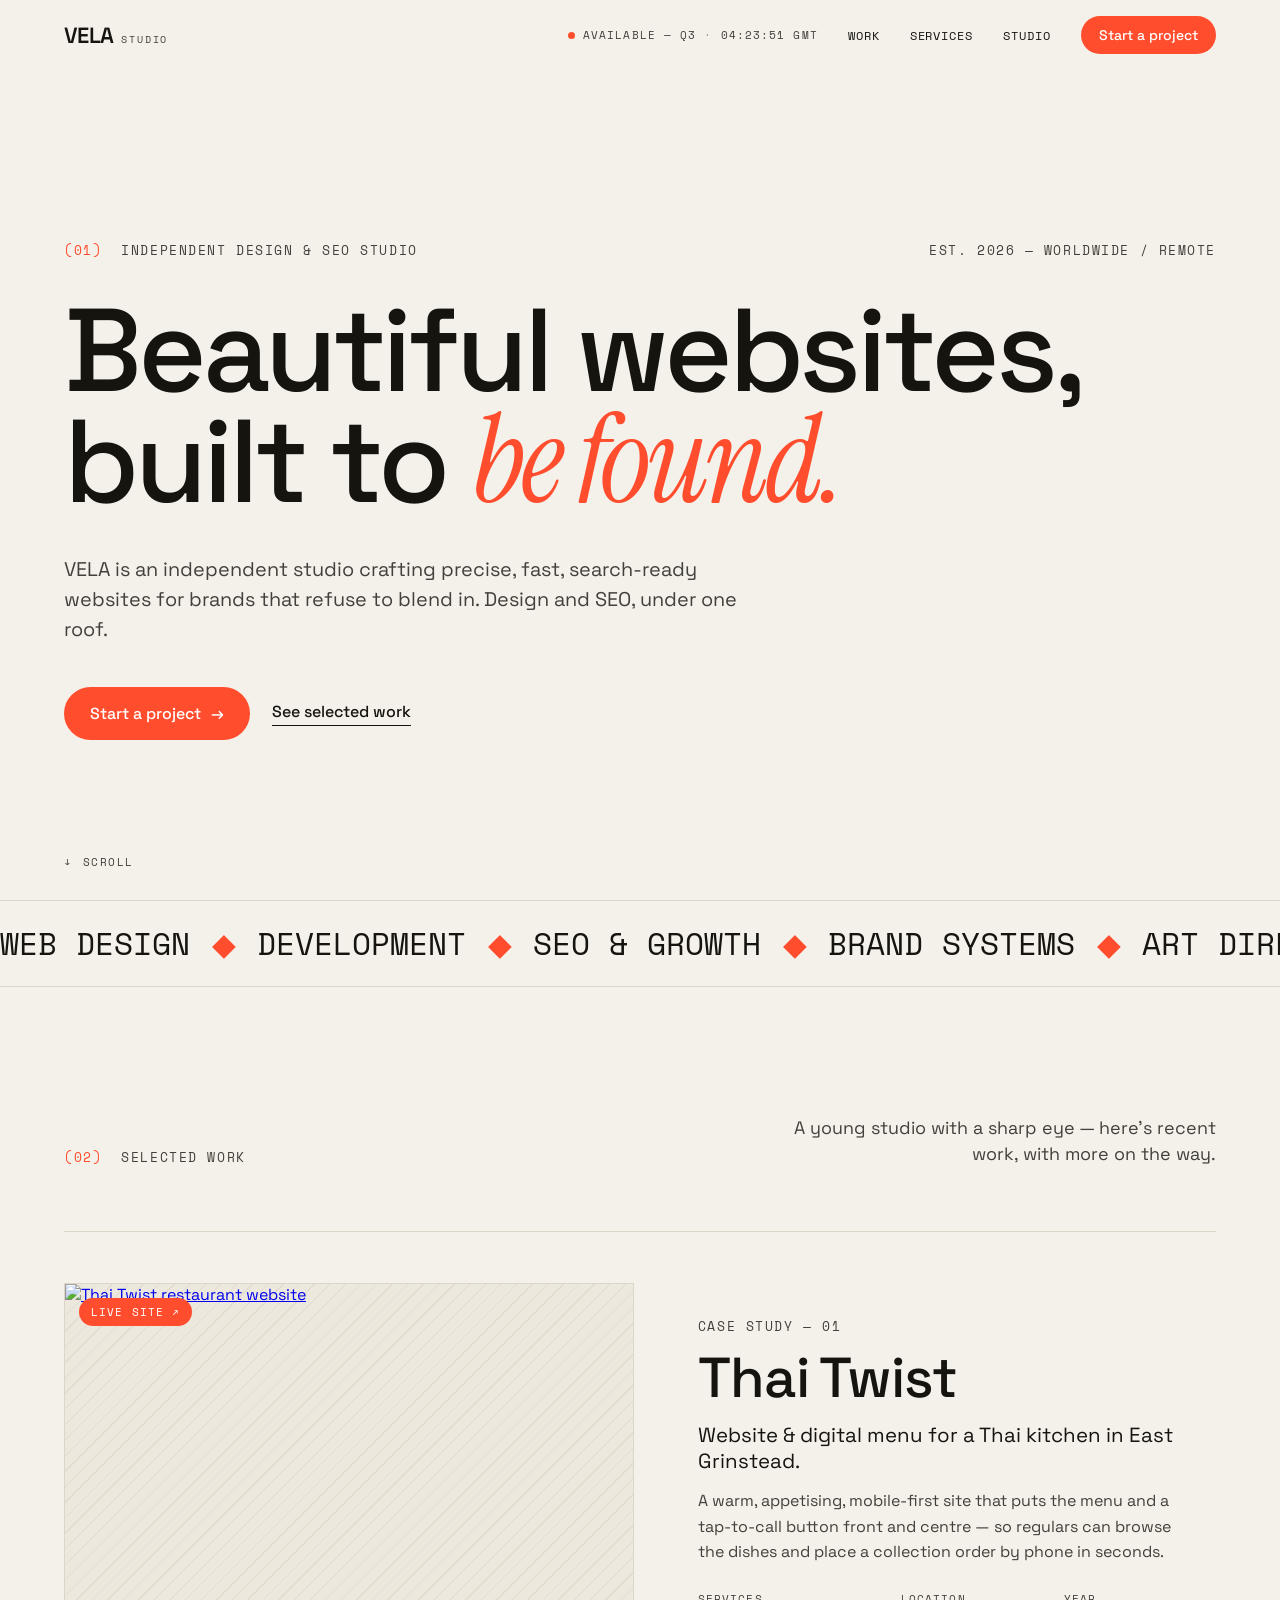
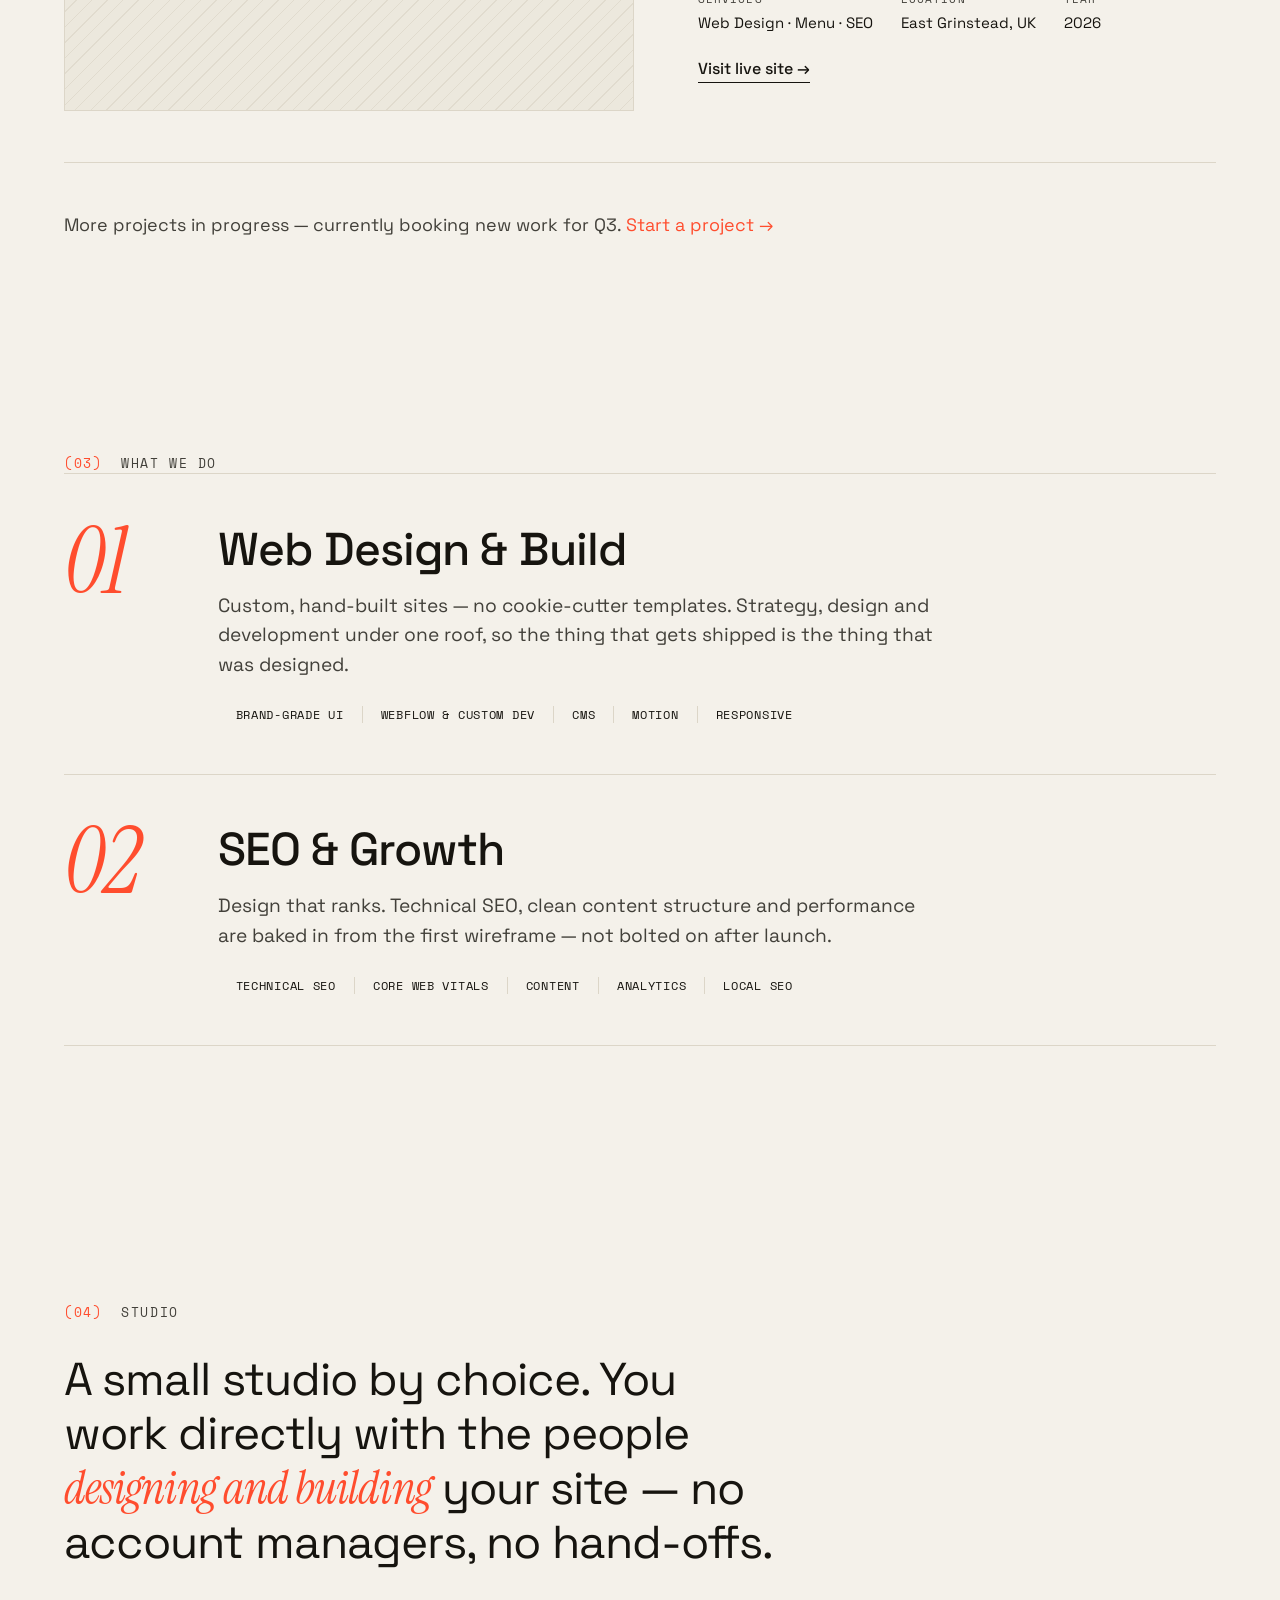
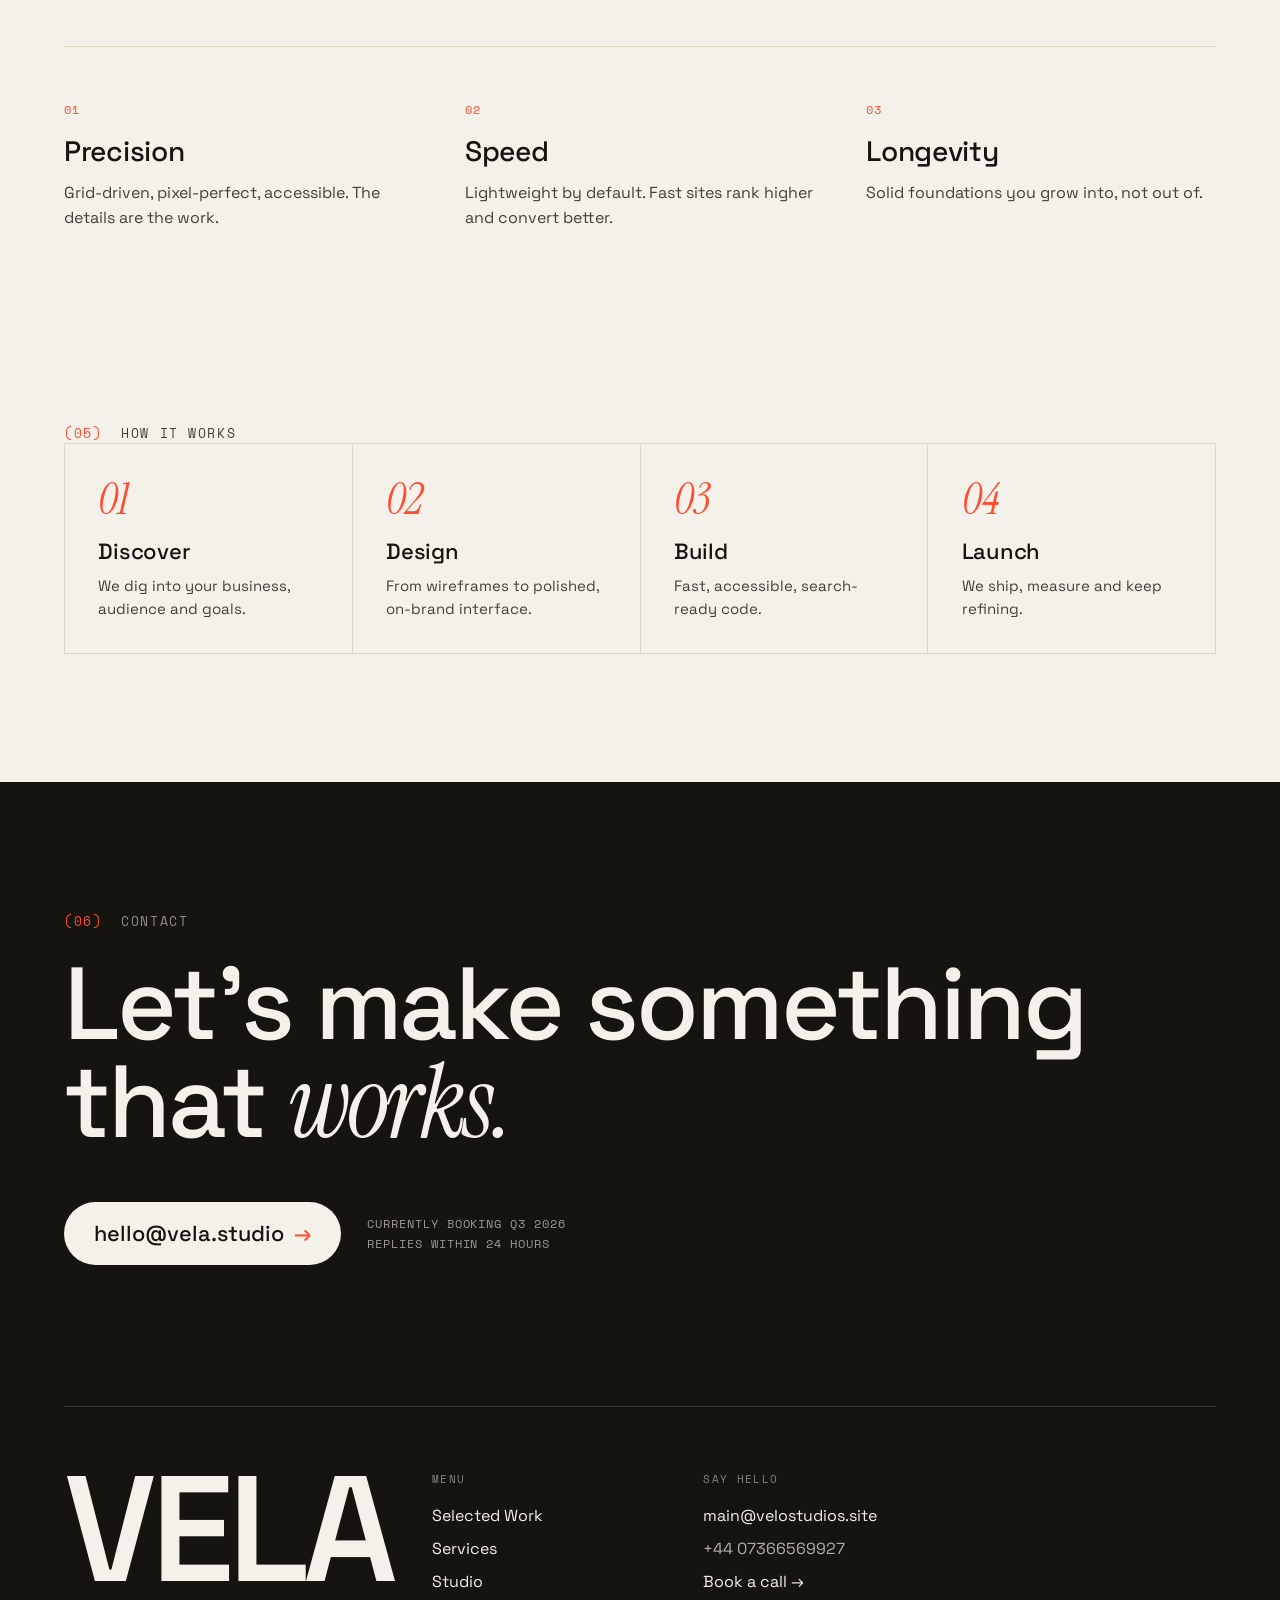
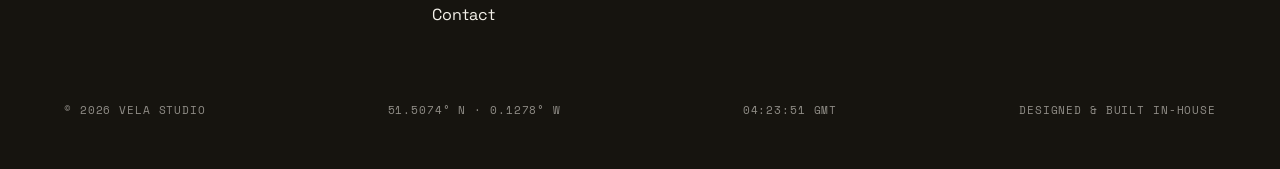
==== vela-site/index.html @ 1002e4df "Your comment" ====
<!DOCTYPE html>
<!--
  ============================================================================
  VELA — Web Design Studio
  index.html  ·  THE STRUCTURE (the "skeleton" of the page)
  ============================================================================

  HTML = content + structure. It says WHAT is on the page (headings, text,
  links, sections) but NOT how it looks. The "how it looks" lives in styles.css.
  The "how it behaves" (animation, clock, hover effects) lives in script.js.

  Think of it like a house:
    - index.html  = the framing / walls (structure)
    - styles.css  = the paint, furniture, layout (appearance)
    - script.js   = the electricity & plumbing (behaviour)

  Tip: read the comments top-to-bottom. Each <section> below is one band of the
  page, in the order a visitor scrolls through them.
-->
<html lang="en">
<head>
  <!-- charset = which character set; always UTF-8 so emoji/accents work -->
  <meta charset="UTF-8">

  <!-- This makes the site scale correctly on phones. Never remove it. -->
  <meta name="viewport" content="width=device-width, initial-scale=1.0">

  <!-- SEO: the title shows in the browser tab AND in Google search results -->
  <title>VELA — Independent Web Design &amp; SEO Studio</title>

  <!-- SEO: the one-line description Google shows under your title -->
  <meta name="description" content="VELA is an independent studio crafting precise, fast, search-ready websites for brands that refuse to blend in.">

  <!-- Load the fonts from Google Fonts. These two lines just speed up the connection. -->
  <link rel="preconnect" href="https://fonts.googleapis.com">
  <link rel="preconnect" href="https://fonts.gstatic.com" crossorigin>
  <!-- This line actually downloads the 3 fonts we use. -->
  <link href="https://fonts.googleapis.com/css2?family=Instrument+Serif:ital@0;1&family=Space+Grotesk:wght@400;500;600;700&family=Space+Mono:wght@400;700&display=swap" rel="stylesheet">

  <!-- Link our stylesheet. The browser reads styles.css to paint the page. -->
  <link rel="stylesheet" href="styles.css">
</head>

<body>

  <!--
    ========================================================================
    NAVIGATION (fixed bar pinned to the top of the screen)
    ========================================================================
  -->
  <nav class="nav" id="nav">
    <!-- Logo / wordmark. The links jump to sections lower on the page (#ids). -->
    <a class="nav__logo" href="#top">
      <span class="nav__logo-mark">VELA</span>
      <span class="nav__logo-sub">Studio</span>
    </a>

    <div class="nav__right">
      <!-- A little "status" cluster: pulsing dot + availability + live clock -->
      <span class="nav__meta">
        <i class="dot"></i>
        Available — Q3
        <span class="nav__sep">·</span>
        <span data-clock>00:00:00 GMT</span>
      </span>

      <!-- Menu links -->
      <a class="nav__link" href="#work">Work</a>
      <a class="nav__link" href="#services">Services</a>
      <a class="nav__link" href="#studio">Studio</a>

      <!-- The call-to-action button -->
      <a class="btn btn--pill-sm" href="#contact">Start a project</a>
    </div>
  </nav>

  <!--
    ========================================================================
    HERO — the big first thing you see. Job: say who you are in one sentence.
    ========================================================================
  -->
  <header class="hero" id="top">
    <!-- Two small mono labels, one left one right -->
    <div class="hero__labels">
      <span class="label"><span class="accent">(01)</span>&nbsp; Independent design &amp; SEO studio</span>
      <span class="label label--right">Est. 2026 — Worldwide / Remote</span>
    </div>

    <!-- The headline. <em> is the italic serif part, coloured with the accent. -->
    <h1 class="hero__title">
      Beautiful websites,<br>
      built to <em>be found.</em>
    </h1>

    <!-- Sub-paragraph: one clear sentence about what you do -->
    <p class="hero__sub">
      VELA is an independent studio crafting precise, fast, search-ready
      websites for brands that refuse to blend in. Design and SEO, under one roof.
    </p>

    <!-- Two buttons: a primary (filled) and a secondary (underlined text) -->
    <div class="hero__cta">
      <a class="btn btn--primary" href="#contact">Start a project <span aria-hidden="true">→</span></a>
      <a class="link-underline" href="#work">See selected work</a>
    </div>

    <!-- A tiny "scroll down" hint pinned to the bottom-left -->
    <div class="hero__scroll">
      <span class="bob" aria-hidden="true">↓</span> Scroll
    </div>
  </header>

  <!--
    ========================================================================
    MARQUEE — the row of words that scrolls sideways forever.
    We write the list of words TWICE so the animation can loop seamlessly.
    ========================================================================
  -->
  <div class="marquee" aria-hidden="true">
    <div class="marquee__track">
      <!-- Copy #1 -->
      <span class="marquee__group">
        Web Design <i>◆</i> Development <i>◆</i> SEO &amp; Growth <i>◆</i>
        Brand Systems <i>◆</i> Art Direction <i>◆</i> Conversion <i>◆</i>
      </span>
      <!-- Copy #2 (identical) -->
      <span class="marquee__group">
        Web Design <i>◆</i> Development <i>◆</i> SEO &amp; Growth <i>◆</i>
        Brand Systems <i>◆</i> Art Direction <i>◆</i> Conversion <i>◆</i>
      </span>
    </div>
  </div>

  <!--
    ========================================================================
    SELECTED WORK — a list of projects. Hovering a row reveals the floating
    preview card (handled in script.js). Replace these with your real work.
    The data-name / data-cat attributes feed the hover card.
    ========================================================================
  -->
  <section class="section work" id="work">
    <div class="work__head reveal">
      <h2 class="label"><span class="accent">(02)</span>&nbsp; Selected Work</h2>
      <p class="work__intro">A young studio with a sharp eye — here’s recent work, with more on the way.</p>
    </div>

    <!--
      FEATURED CASE STUDY
      One real project, presented properly: image on the left, the story on the
      right. <article> is the right tag for a self-contained piece of content.
      The image links to the live site (target="_blank" opens a new tab).
    -->
    <article class="case reveal">
      <a class="case__media" href="https://thaitwist.co.uk" target="_blank" rel="noopener">
        <!-- loading="lazy" tells the browser not to download the image until it's needed -->
        <img src="https://thaitwist.co.uk/assets/images/hero-slider-1.jpg" alt="Thai Twist restaurant website" loading="lazy">
        <span class="case__badge">Live site ↗</span>
      </a>

      <div class="case__body">
        <span class="label">Case Study — 01</span>
        <h3 class="case__name">Thai Twist</h3>
        <p class="case__line">Website &amp; digital menu for a Thai kitchen in East Grinstead.</p>
        <p class="case__desc">A warm, appetising, mobile-first site that puts the menu and a tap-to-call button front and centre — so regulars can browse the dishes and place a collection order by phone in seconds.</p>

        <!-- <dl> is a "description list": pairs of label (dt) + value (dd) -->
        <dl class="case__meta">
          <div><dt>Services</dt><dd>Web Design · Menu · SEO</dd></div>
          <div><dt>Location</dt><dd>East Grinstead, UK</dd></div>
          <div><dt>Year</dt><dd>2026</dd></div>
        </dl>

        <a class="link-underline" href="https://thaitwist.co.uk" target="_blank" rel="noopener">Visit live site →</a>
      </div>
    </article>

    <!-- An honest, confident line instead of padding the page with fake projects -->
    <p class="work__more reveal">More projects in progress — currently booking new work for Q3. <a href="#contact">Start a project →</a></p>
  </section>

  <!--
    ========================================================================
    SERVICES — the two things you sell, numbered and explained.
    ========================================================================
  -->
  <section class="section services" id="services">
    <h2 class="label reveal"><span class="accent">(03)</span>&nbsp; What we do</h2>

    <div class="service reveal">
      <span class="service__num">01</span>
      <div class="service__body">
        <h3 class="service__title">Web Design &amp; Build</h3>
        <p class="service__desc">Custom, hand-built sites — no cookie-cutter templates. Strategy, design and development under one roof, so the thing that gets shipped is the thing that was designed.</p>
        <div class="taglist">
          <span>Brand-grade UI</span>
          <span>Webflow &amp; custom dev</span>
          <span>CMS</span>
          <span>Motion</span>
          <span>Responsive</span>
        </div>
      </div>
    </div>

    <div class="service service--last reveal">
      <span class="service__num">02</span>
      <div class="service__body">
        <h3 class="service__title">SEO &amp; Growth</h3>
        <p class="service__desc">Design that ranks. Technical SEO, clean content structure and performance are baked in from the first wireframe — not bolted on after launch.</p>
        <div class="taglist">
          <span>Technical SEO</span>
          <span>Core Web Vitals</span>
          <span>Content</span>
          <span>Analytics</span>
          <span>Local SEO</span>
        </div>
      </div>
    </div>
  </section>

  <!--
    ========================================================================
    STUDIO — a short "about us" statement + 3 principles.
    ========================================================================
  -->
  <section class="section studio" id="studio">
    <h2 class="label reveal"><span class="accent">(04)</span>&nbsp; Studio</h2>

    <p class="studio__statement reveal">
      A small studio by choice. You work directly with the people
      <em>designing and building</em> your site — no account managers, no hand-offs.
    </p>

    <div class="principles reveal">
      <div class="principle">
        <span class="principle__num">01</span>
        <h3 class="principle__title">Precision</h3>
        <p class="principle__desc">Grid-driven, pixel-perfect, accessible. The details are the work.</p>
      </div>
      <div class="principle">
        <span class="principle__num">02</span>
        <h3 class="principle__title">Speed</h3>
        <p class="principle__desc">Lightweight by default. Fast sites rank higher and convert better.</p>
      </div>
      <div class="principle">
        <span class="principle__num">03</span>
        <h3 class="principle__title">Longevity</h3>
        <p class="principle__desc">Solid foundations you grow into, not out of.</p>
      </div>
    </div>
  </section>

  <!--
    ========================================================================
    PROCESS — the 4 steps of working with you, shown as a grid of cards.
    ========================================================================
  -->
  <section class="section process">
    <h2 class="label reveal"><span class="accent">(05)</span>&nbsp; How it works</h2>
    <div class="process__grid reveal">
      <div class="process__cell">
        <span class="process__num">01</span>
        <h3 class="process__title">Discover</h3>
        <p class="process__desc">We dig into your business, audience and goals.</p>
      </div>
      <div class="process__cell">
        <span class="process__num">02</span>
        <h3 class="process__title">Design</h3>
        <p class="process__desc">From wireframes to polished, on-brand interface.</p>
      </div>
      <div class="process__cell">
        <span class="process__num">03</span>
        <h3 class="process__title">Build</h3>
        <p class="process__desc">Fast, accessible, search-ready code.</p>
      </div>
      <div class="process__cell">
        <span class="process__num">04</span>
        <h3 class="process__title">Launch</h3>
        <p class="process__desc">We ship, measure and keep refining.</p>
      </div>
    </div>
  </section>

  <!--
    ========================================================================
    CONTACT + FOOTER — the dark "inverted" band at the bottom.
    This is one <section> with the call-to-action AND the footer inside it.
    ========================================================================
  -->
  <section class="section contact" id="contact">
    <span class="label label--invert"><span class="accent">(06)</span>&nbsp; Contact</span>
    <h2 class="contact__title">Let’s make something that <em>works.</em></h2>

    <div class="contact__cta">
      <!-- mailto: opens the visitor's email app pre-filled with your address -->
      <a class="btn btn--invert" href="mailto:hello@vela.studio">hello@vela.studio <span class="accent" aria-hidden="true">→</span></a>
      <span class="contact__note">Currently booking Q3 2026<br>Replies within 24 hours</span>
    </div>

    <!-- The footer proper: big wordmark + columns of links -->
    <footer class="footer">
      <div class="footer__grid">
        <div class="footer__wordmark">VELA</div>

        <div class="footer__col">
          <span class="footer__heading">Menu</span>
          <a href="#work">Selected Work</a>
          <a href="#services">Services</a>
          <a href="#studio">Studio</a>
          <a href="#contact">Contact</a>
        </div>

       

        <div class="footer__col">
          <span class="footer__heading">Say hello</span>
          <a href="mailto:hello@vela.studio">main@velostudios.site</a>
          <span class="footer__muted">+44 07366569927</span>
          <a href="#contact">Book a call →</a>
        </div>
      </div>

      <!-- The bottom legal/credits strip -->
      <div class="footer__bottom">
        <span>© 2026 Vela Studio</span>
        <span>51.5074° N · 0.1278° W</span>
        <span data-clock>00:00:00 GMT</span>
        <span>Designed &amp; built in-house</span>
      </div>
    </footer>
  </section>


  <script src="script.js"></script>
</body>
</html>
---- vela-site/styles.css ----
/* ============================================================================
   VELA — styles.css  ·  THE APPEARANCE
   ============================================================================

   CSS describes how the HTML LOOKS. The basic pattern is always:

       selector {            <- WHICH elements to style
         property: value;    <- WHAT to change about them
       }

   e.g.  .hero__title { color: red; }  =  "make text in .hero__title red".

   A "class" in HTML (class="hero__title") is targeted in CSS with a dot:
   ".hero__title". An id (id="nav") is targeted with a hash: "#nav".

   We've grouped the file into sections. Read them top to bottom.
   ============================================================================ */


/* ----------------------------------------------------------------------------
   1. VARIABLES (a.k.a. "design tokens")
   These are reusable values. Define a colour ONCE here, use it everywhere with
   var(--name). Change it in one place -> the whole site updates.

   ⭐ WANT A DIFFERENT LOOK? Change --accent below. Try one of:
        #ff4d2e (vermilion, default)   #3a57ff (cobalt)
        #c6f24e (acid green)           #16140f (mono / no colour)
   ---------------------------------------------------------------------------- */
:root {
  /* Colours */
  --bg:        #f4f1ea;  /* page background (a warm off-white "paper") */
  --fg:        #16140f;  /* main text colour (near-black "ink") */
  --muted:     #42403a;  /* secondary / quieter text */
  --line:      #dcd6c8;  /* thin divider lines */
  --card:      #ece8dd;  /* placeholder card fill */
  --accent:    #ff4d2e;  /* the one pop of colour */
  --on-accent: #ffffff;  /* text colour that sits ON TOP of the accent */

  /* Fonts (declared once, reused everywhere) */
  --sans:  'Space Grotesk', -apple-system, BlinkMacSystemFont, sans-serif;
  --serif: 'Instrument Serif', Georgia, serif;
  --mono:  'Space Mono', monospace;

  /* The left/right page padding. clamp(min, preferred, max) lets it grow with
     the screen but never gets smaller than 20px or bigger than 72px. */
  --pad: clamp(20px, 5vw, 72px);
}


/* ----------------------------------------------------------------------------
   2. RESET + BASE
   Browsers add default margins/sizes. We zero them out so we start clean.
   ---------------------------------------------------------------------------- */

/* "* " means EVERY element. border-box makes width include padding (sane sizing). */
* { box-sizing: border-box; }

body {
  margin: 0;                              /* remove the default body margin */
  background: var(--bg);
  color: var(--fg);
  font-family: var(--sans);
  overflow-x: hidden;                     /* never scroll sideways */
  -webkit-font-smoothing: antialiased;    /* crisper text on Mac */
}

/* When you click a #link, scroll smoothly instead of jumping instantly. */
html { scroll-behavior: smooth; }

/* Highlighted text uses the accent colour. */
::selection { background: var(--accent); color: var(--on-accent); }


/* ----------------------------------------------------------------------------
   3. REUSABLE HELPERS
   Small classes used in lots of places.
   ---------------------------------------------------------------------------- */

/* A small uppercase monospace label, e.g. "(02) Selected Work" */
.label {
  font-family: var(--mono);
  font-size: 13px;
  letter-spacing: 0.12em;       /* spread the letters out a little */
  text-transform: uppercase;
  color: var(--muted);
  font-weight: 400;
  margin: 0;
}
.accent { color: var(--accent); }   /* paint just this bit with the accent */

/* A "section" = one full band of the page with consistent vertical/side padding */
.section { padding: clamp(80px, 10vw, 150px) var(--pad); }

/* --- Buttons --------------------------------------------------------------- */
.btn {
  display: inline-flex;            /* sit text + arrow on one line, centred */
  align-items: center;
  gap: 10px;
  font-family: var(--sans);
  font-weight: 500;
  text-decoration: none;          /* remove the default link underline */
  border-radius: 100px;           /* fully rounded "pill" shape */
  transition: transform 0.3s ease;   /* animate the lift on hover */
}
/* :hover means "while the mouse is over it" */
.btn:hover { transform: translateY(-3px); }   /* nudge up 3px */

.btn--primary { background: var(--accent); color: var(--on-accent); font-size: 16px; padding: 16px 26px; }
.btn--pill-sm { background: var(--accent); color: var(--on-accent); font-size: 14px; padding: 10px 18px; }

/* An underlined text link (the secondary hero action) */
.link-underline {
  font-family: var(--sans);
  font-weight: 500;
  font-size: 16px;
  color: var(--fg);
  text-decoration: none;
  border-bottom: 1.5px solid var(--fg);   /* draw our own underline */
  padding-bottom: 3px;
  transition: color 0.25s, border-color 0.25s;
}
.link-underline:hover { color: var(--accent); border-color: var(--accent); }


/* ----------------------------------------------------------------------------
   4. NAVIGATION
   ---------------------------------------------------------------------------- */
.nav {
  position: fixed;                /* stays pinned even as you scroll */
  top: 0; left: 0; right: 0;
  z-index: 50;                    /* sits above other content */
  display: flex;                  /* lay children out in a row */
  align-items: center;
  justify-content: space-between; /* push logo left, menu right */
  gap: 24px;
  padding: 16px var(--pad);
  border-bottom: 1px solid transparent;
  background: transparent;
  /* animate the background appearing when we add the .scrolled class via JS */
  transition: background 0.4s ease, border-color 0.4s ease;
}
/* JS adds this class once you scroll down a little. */
.nav.scrolled {
  background: color-mix(in srgb, var(--bg) 82%, transparent);  /* translucent paper */
  border-bottom-color: var(--line);
  backdrop-filter: saturate(180%) blur(14px);                  /* frosted-glass blur */
  -webkit-backdrop-filter: saturate(180%) blur(14px);
}

.nav__logo { display: flex; align-items: baseline; gap: 8px; text-decoration: none; color: var(--fg); }
.nav__logo-mark { font-weight: 600; font-size: 22px; letter-spacing: -0.03em; }
.nav__logo-sub  { font-family: var(--mono); font-size: 10px; letter-spacing: 0.18em; text-transform: uppercase; color: var(--muted); }

.nav__right { display: flex; align-items: center; gap: clamp(14px, 2.4vw, 30px); }
.nav__meta  { display: flex; align-items: center; gap: 8px; font-family: var(--mono); font-size: 11px; letter-spacing: 0.1em; text-transform: uppercase; color: var(--muted); }
.nav__sep   { opacity: 0.5; }
.nav__link  { font-family: var(--mono); font-size: 12px; letter-spacing: 0.08em; text-transform: uppercase; text-decoration: none; color: var(--fg); transition: color 0.25s; }
.nav__link:hover { color: var(--accent); }

/* The little pulsing "available" dot. The animation is defined at the bottom. */
.dot {
  width: 7px; height: 7px; border-radius: 50%;
  background: var(--accent);
  display: inline-block;
  animation: pulse 2.2s ease-in-out infinite;   /* run "pulse" forever */
}


/* ----------------------------------------------------------------------------
   5. HERO
   ---------------------------------------------------------------------------- */
.hero {
  min-height: 100vh;              /* at least the full screen height */
  display: flex;
  flex-direction: column;         /* stack children top-to-bottom */
  justify-content: center;        /* centre them vertically */
  padding: 150px var(--pad) 70px;
  position: relative;             /* so the "scroll" hint can position inside it */
}
.hero__labels { display: flex; justify-content: space-between; gap: 24px; flex-wrap: wrap; }
.label--right { text-align: right; }

.hero__title {
  font-family: var(--sans);
  font-weight: 500;
  /* clamp() = responsive font size: 46px on phones up to 158px on big screens */
  font-size: clamp(46px, 9.2vw, 158px);
  line-height: 0.92;              /* tight lines for big display type */
  letter-spacing: -0.035em;
  margin: 36px 0 0;
}
/* The italic serif word inside the headline */
.hero__title em {
  font-family: var(--serif);
  font-style: italic;
  font-weight: 400;
  font-size: 1.04em;
  color: var(--accent);
}

.hero__sub { font-size: clamp(16px, 1.55vw, 21px); line-height: 1.5; color: var(--muted); max-width: 54ch; margin: 38px 0 0; }
.hero__cta { display: flex; align-items: center; gap: 22px; flex-wrap: wrap; margin-top: 42px; }

.hero__scroll {
  position: absolute; bottom: 30px; left: var(--pad);
  display: flex; align-items: center; gap: 10px;
  font-family: var(--mono); font-size: 11px; letter-spacing: 0.14em; text-transform: uppercase; color: var(--muted);
}
.bob { display: inline-block; animation: bob 2.4s ease-in-out infinite; }   /* the bouncing ↓ */

/* These hero pieces fade up on first load. (Defined keyframes at the bottom.)
   They animate themselves — no JavaScript needed. */
.hero__labels { animation: fadeUp 0.8s cubic-bezier(.2,.7,.2,1) both; animation-delay: 0.05s; }
.hero__title  { animation: fadeUp 0.9s cubic-bezier(.2,.7,.2,1) both; animation-delay: 0.16s; }
.hero__sub    { animation: fadeUp 0.9s cubic-bezier(.2,.7,.2,1) both; animation-delay: 0.30s; }
.hero__cta    { animation: fadeUp 0.9s cubic-bezier(.2,.7,.2,1) both; animation-delay: 0.44s; }


/* ----------------------------------------------------------------------------
   6. MARQUEE (the infinite sideways-scrolling words)
   ---------------------------------------------------------------------------- */
.marquee { overflow: hidden; border-top: 1px solid var(--line); border-bottom: 1px solid var(--line); padding: 20px 0; }
.marquee__track {
  display: flex;
  width: max-content;             /* as wide as its contents (both copies) */
  animation: marquee 32s linear infinite;   /* slide left forever */
}
.marquee__group {
  display: flex; align-items: center; white-space: nowrap;
  font-family: var(--mono);
  font-size: clamp(18px, 2.4vw, 34px);
  text-transform: uppercase;
}
.marquee__group i { color: var(--accent); margin: 0 0.7em; font-style: normal; }   /* the ◆ separators */


/* ----------------------------------------------------------------------------
   7–8. SELECTED WORK (featured case study)
   ---------------------------------------------------------------------------- */
.work { padding-bottom: clamp(60px, 7vw, 110px); }
.work__head { display: flex; justify-content: space-between; align-items: flex-end; gap: 30px; flex-wrap: wrap; margin-bottom: clamp(40px, 5vw, 70px); }
.work__intro { font-size: clamp(15px, 1.4vw, 18px); color: var(--muted); max-width: 42ch; margin: 0; text-align: right; line-height: 1.45; }

/* The case study is a 2-column grid: image | story. */
.case {
  display: grid;
  grid-template-columns: 1.1fr 1fr;
  gap: clamp(28px, 5vw, 72px);
  align-items: center;
  border-top: 1px solid var(--line);
  border-bottom: 1px solid var(--line);
  padding: clamp(32px, 4vw, 56px) 0;
}

/* The image. position:relative lets us pin the “Live site” badge on top of it. */
.case__media {
  position: relative;
  display: block;
  aspect-ratio: 4 / 3;
  overflow: hidden;
  background: var(--card);
  /* striped fallback shows if the photo fails to load */
  background-image: repeating-linear-gradient(135deg, color-mix(in srgb, var(--line) 70%, transparent) 0 1px, transparent 1px 11px);
  border: 1px solid var(--line);
}
.case__media img {
  width: 100%; height: 100%;
  object-fit: cover;            /* fill the box without squashing the photo */
  display: block;
  transition: transform 0.6s ease;
}
.case__media:hover img { transform: scale(1.04); }   /* gentle zoom on hover */
.case__badge {
  position: absolute; top: 14px; left: 14px;
  font-family: var(--mono); font-size: 11px; letter-spacing: 0.1em; text-transform: uppercase;
  background: var(--accent); color: var(--on-accent);
  padding: 6px 12px; border-radius: 100px;
}

.case__name { font-weight: 500; font-size: clamp(32px, 4.4vw, 64px); letter-spacing: -0.02em; line-height: 1; margin: 14px 0 0; }
.case__line { font-size: clamp(16px, 1.6vw, 21px); margin: 16px 0 0; }
.case__desc { font-size: 16px; line-height: 1.6; color: var(--muted); max-width: 48ch; margin: 14px 0 0; }

.case__meta { display: flex; flex-wrap: wrap; gap: 28px; margin: 26px 0; padding: 0; }
.case__meta dt { font-family: var(--mono); font-size: 11px; letter-spacing: 0.1em; text-transform: uppercase; color: var(--muted); margin-bottom: 6px; }
.case__meta dd { margin: 0; font-size: 15px; }

.work__more { font-size: clamp(15px, 1.4vw, 18px); color: var(--muted); margin: clamp(32px, 4vw, 50px) 0 0; }
.work__more a { color: var(--accent); text-decoration: none; }
.work__more a:hover { text-decoration: underline; }


/* ----------------------------------------------------------------------------
   9. SERVICES
   ---------------------------------------------------------------------------- */
.service {
  display: grid;
  grid-template-columns: clamp(70px, 8vw, 130px) 1fr;   /* big number | content */
  gap: clamp(20px, 4vw, 60px);
  align-items: start;
  padding: clamp(34px, 4vw, 56px) 0;
  border-top: 1px solid var(--line);
}
.service--last { border-bottom: 1px solid var(--line); }   /* close the list with a line */
.service__num   { font-family: var(--serif); font-style: italic; font-size: clamp(48px, 7vw, 110px); line-height: 0.8; color: var(--accent); }
.service__title { font-weight: 500; font-size: clamp(28px, 3.6vw, 52px); letter-spacing: -0.02em; margin: 0 0 18px; line-height: 1.02; }
.service__desc  { font-size: clamp(16px, 1.5vw, 20px); line-height: 1.55; color: var(--muted); max-width: 60ch; margin: 0 0 26px; }

/* A row of small mono tags separated by thin lines */
.taglist { display: flex; flex-wrap: wrap; font-family: var(--mono); font-size: 12px; letter-spacing: 0.06em; text-transform: uppercase; }
.taglist span { padding: 0 18px; border-right: 1px solid var(--line); }
.taglist span:last-child { border-right: none; }   /* no line after the last tag */


/* ----------------------------------------------------------------------------
   10. STUDIO
   ---------------------------------------------------------------------------- */
.studio__statement { font-weight: 400; font-size: clamp(26px, 3.6vw, 54px); line-height: 1.18; letter-spacing: -0.02em; max-width: 24ch; margin: 30px 0 clamp(50px, 6vw, 90px); }
.studio__statement em { font-family: var(--serif); font-style: italic; color: var(--accent); }

/* auto-fit = make as many columns as fit, each at least 230px wide */
.principles { display: grid; grid-template-columns: repeat(auto-fit, minmax(230px, 1fr)); gap: clamp(28px, 4vw, 56px); border-top: 1px solid var(--line); padding-top: clamp(34px, 4vw, 54px); }
.principle__num   { font-family: var(--mono); font-size: 12px; letter-spacing: 0.1em; color: var(--accent); }
.principle__title { font-weight: 500; font-size: clamp(22px, 2.2vw, 30px); letter-spacing: -0.01em; margin: 14px 0 12px; }
.principle__desc  { font-size: 16px; line-height: 1.55; color: var(--muted); margin: 0; }


/* ----------------------------------------------------------------------------
   11. PROCESS (4 cards)
   The 1px gap + background trick draws hairlines BETWEEN the cards.
   ---------------------------------------------------------------------------- */
.process { padding-top: clamp(40px, 5vw, 80px); }
.process__grid {
  display: grid;
  grid-template-columns: repeat(auto-fit, minmax(210px, 1fr));
  gap: 1px;                       /* the gap shows the background colour... */
  background: var(--line);        /* ...which is this line colour = hairlines */
  border: 1px solid var(--line);
}
.process__cell { background: var(--bg); padding: clamp(24px, 2.6vw, 38px); }
.process__num   { font-family: var(--serif); font-style: italic; font-size: 44px; color: var(--accent); line-height: 1; }
.process__title { font-weight: 500; font-size: 22px; margin: 16px 0 10px; letter-spacing: -0.01em; }
.process__desc  { font-size: 15px; line-height: 1.5; color: var(--muted); margin: 0; }


/* ----------------------------------------------------------------------------
   12. CONTACT + FOOTER (the dark band)
   Here we FLIP the colours: dark background, light text.
   ---------------------------------------------------------------------------- */
.contact {
  background: var(--fg);          /* dark */
  color: var(--bg);               /* light text */
  padding-bottom: clamp(36px, 4vw, 56px);
}
/* On a dark background we make "muted" text a see-through version of light. */
.label--invert { color: color-mix(in srgb, var(--bg) 55%, transparent); font-family: var(--mono); font-size: 13px; letter-spacing: 0.12em; text-transform: uppercase; }

.contact__title { font-weight: 500; font-size: clamp(40px, 8vw, 128px); line-height: 0.95; letter-spacing: -0.03em; margin: 24px 0 0; max-width: 16ch; }
.contact__title em { font-family: var(--serif); font-style: italic; font-weight: 400; color: var(--bg); }

.contact__cta { display: flex; align-items: center; gap: 26px; flex-wrap: wrap; margin-top: clamp(36px, 4vw, 56px); }
/* The light button on the dark band */
.btn--invert { background: var(--bg); color: var(--fg); font-size: clamp(16px, 1.7vw, 22px); padding: 18px 30px; }
.contact__note { font-family: var(--mono); font-size: 12px; letter-spacing: 0.08em; text-transform: uppercase; color: color-mix(in srgb, var(--bg) 60%, transparent); line-height: 1.6; }

/* --- Footer --- */
.footer { margin-top: clamp(80px, 11vw, 170px); border-top: 1px solid color-mix(in srgb, var(--bg) 18%, transparent); padding-top: clamp(40px, 5vw, 64px); }
.footer__grid { display: grid; grid-template-columns: 1.4fr 1fr 1fr 1fr; gap: 30px; align-items: start; }
.footer__wordmark { font-weight: 600; font-size: clamp(56px, 12vw, 150px); letter-spacing: -0.04em; line-height: 0.78; }
.footer__col { display: flex; flex-direction: column; gap: 12px; }
.footer__heading { font-family: var(--mono); font-size: 11px; letter-spacing: 0.12em; text-transform: uppercase; color: color-mix(in srgb, var(--bg) 50%, transparent); margin-bottom: 6px; }
.footer__col a { font-size: 16px; color: var(--bg); text-decoration: none; transition: color 0.25s; }
.footer__col a:hover { color: var(--accent); }
.footer__muted { font-size: 16px; color: color-mix(in srgb, var(--bg) 70%, transparent); }
.footer__bottom { display: flex; justify-content: space-between; align-items: center; flex-wrap: wrap; gap: 14px; margin-top: clamp(50px, 6vw, 80px); font-family: var(--mono); font-size: 11px; letter-spacing: 0.08em; text-transform: uppercase; color: color-mix(in srgb, var(--bg) 55%, transparent); }


/* ----------------------------------------------------------------------------
   13. SCROLL-REVEAL
   Elements with class="reveal" start invisible & shifted down. script.js adds
   the ".visible" class when they scroll into view, triggering this transition.
   ---------------------------------------------------------------------------- */
.reveal { opacity: 0; transform: translateY(30px); transition: opacity 0.9s cubic-bezier(.2,.7,.2,1), transform 0.9s cubic-bezier(.2,.7,.2,1); }
.reveal.visible { opacity: 1; transform: none; }


/* ----------------------------------------------------------------------------
   14. KEYFRAMES (named animations used above with `animation:`)
   A keyframe says "go from this set of styles -> to that set".
   ---------------------------------------------------------------------------- */
@keyframes fadeUp  { from { opacity: 0; transform: translateY(30px); } to { opacity: 1; transform: none; } }
@keyframes marquee { to { transform: translateX(-50%); } }   /* slide left by half (one full copy) */
@keyframes pulse   { 0%, 100% { opacity: 1; } 50% { opacity: 0.2; } }
@keyframes bob     { 0%, 100% { transform: translateY(0); } 50% { transform: translateY(6px); } }


/* ----------------------------------------------------------------------------
   15. RESPONSIVE (phones & small screens)
   A "media query" applies these rules ONLY when the screen is 760px or narrower.
   ---------------------------------------------------------------------------- */
@media (max-width: 760px) {
  .nav__meta { display: none; }   /* hide the status/clock cluster to save space */
  .nav__right { gap: 16px; }

  /* Stack the case study into one column on phones */
  .case { grid-template-columns: 1fr; gap: 22px; }

  .work__head { flex-direction: column; align-items: flex-start; }
  .work__intro { text-align: left; }

  /* Stack each service: number above the text */
  .service { grid-template-columns: 1fr; gap: 12px; }

  /* The footer columns stack into a single column */
  .footer__grid { grid-template-columns: 1fr 1fr; }
  .footer__wordmark { grid-column: 1 / -1; }   /* wordmark spans full width */
  .footer__bottom { gap: 8px; }
}
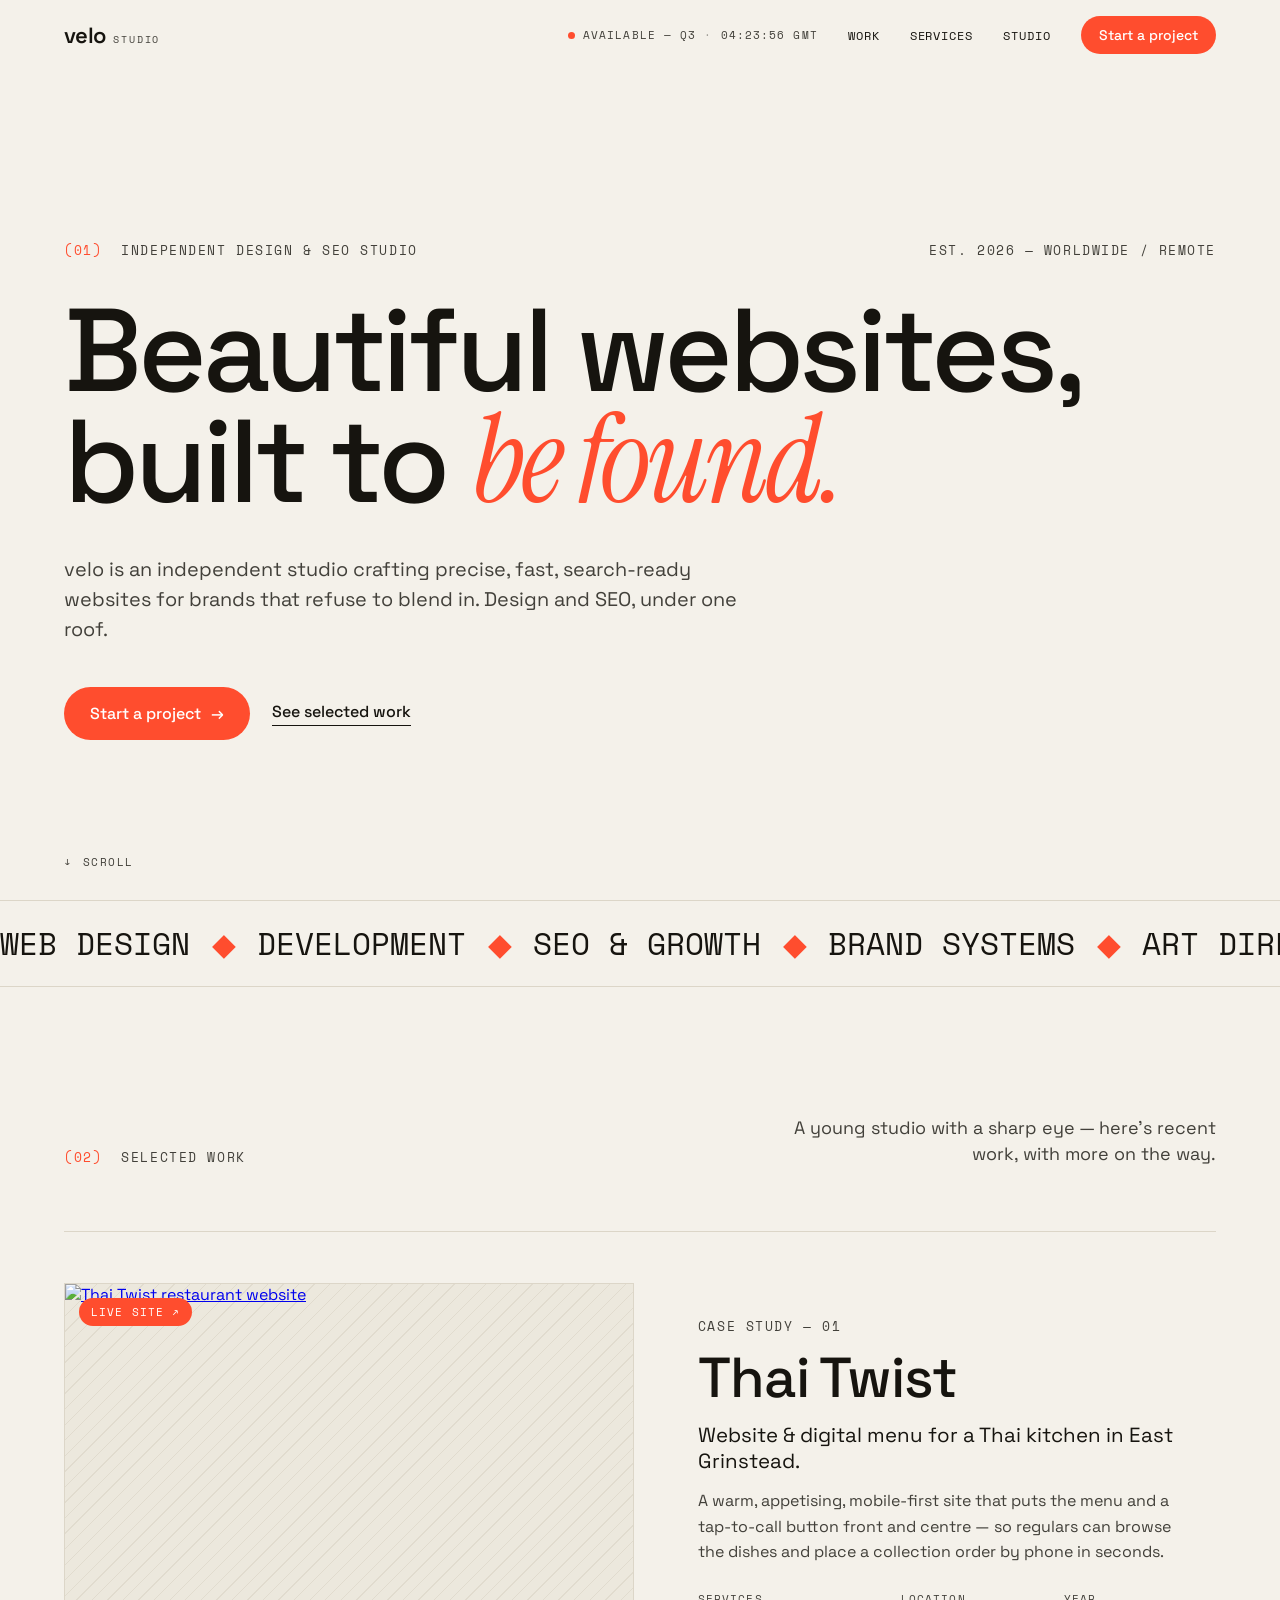
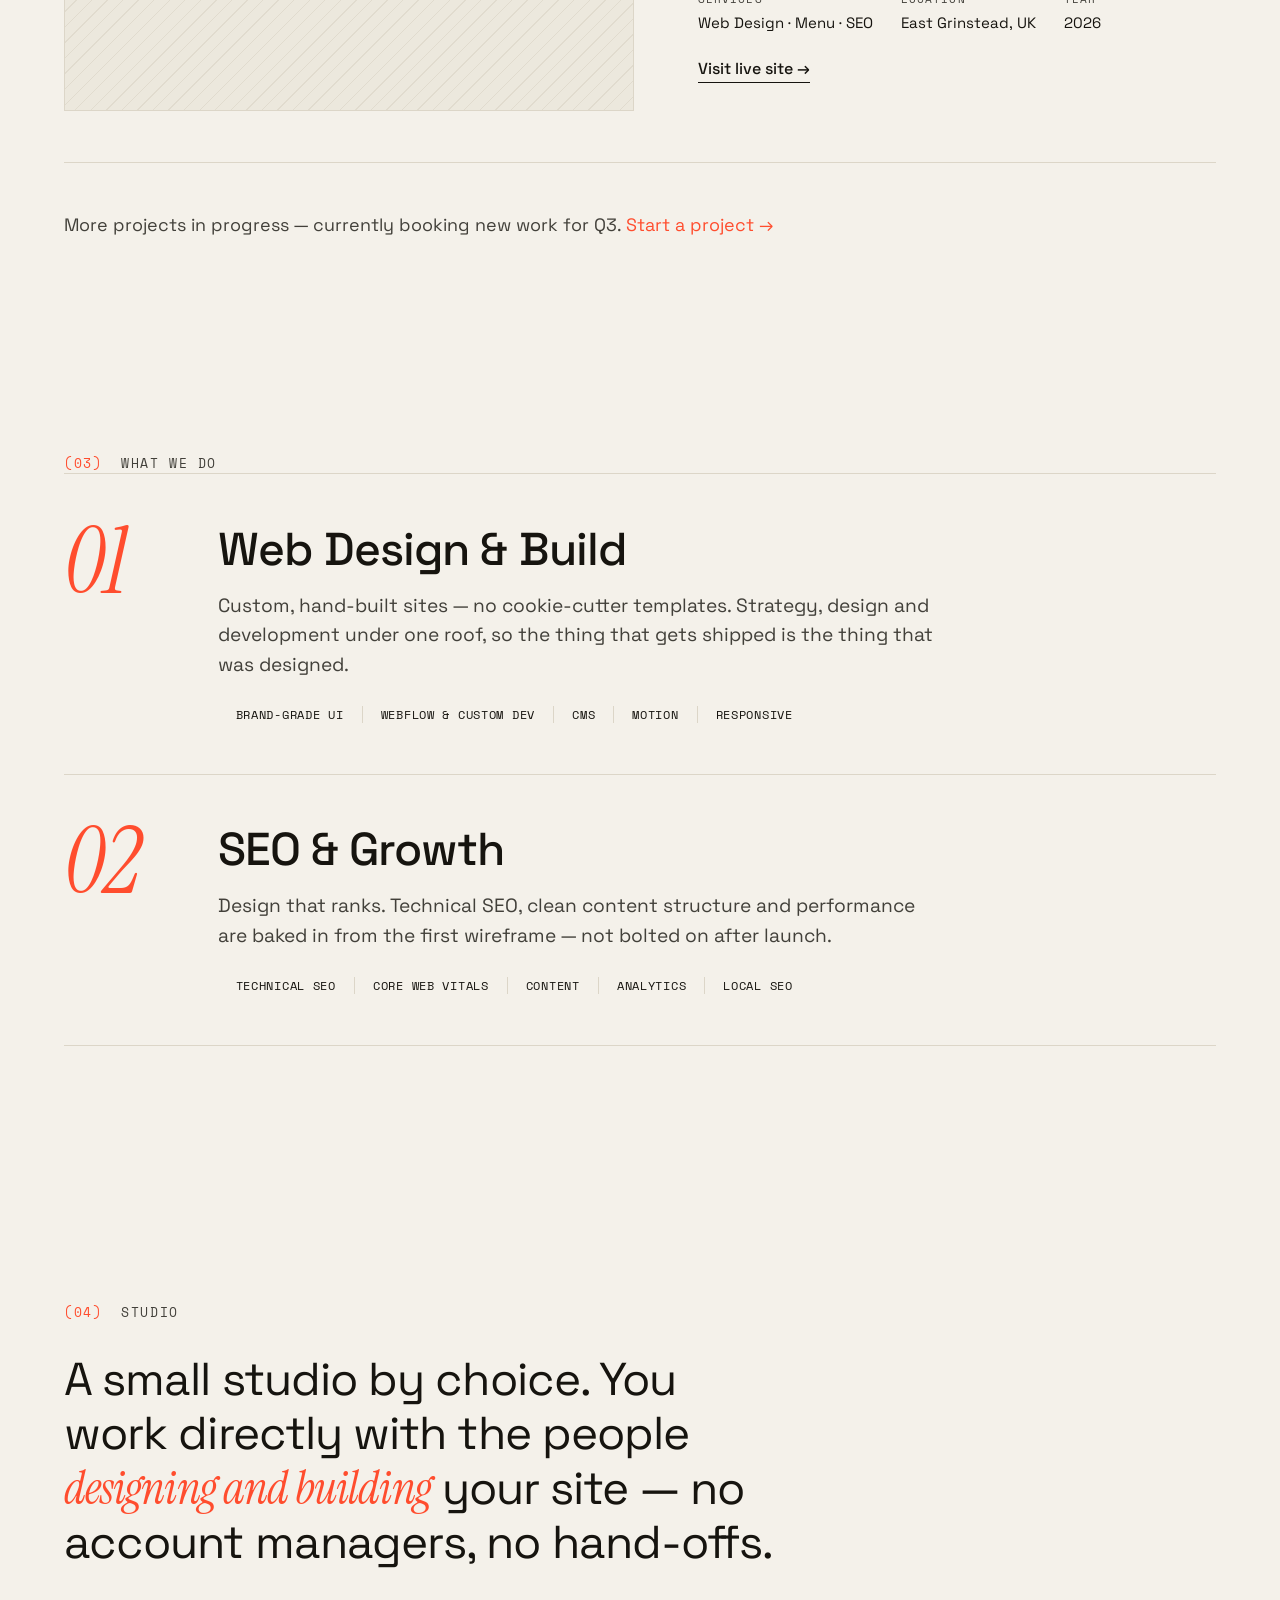
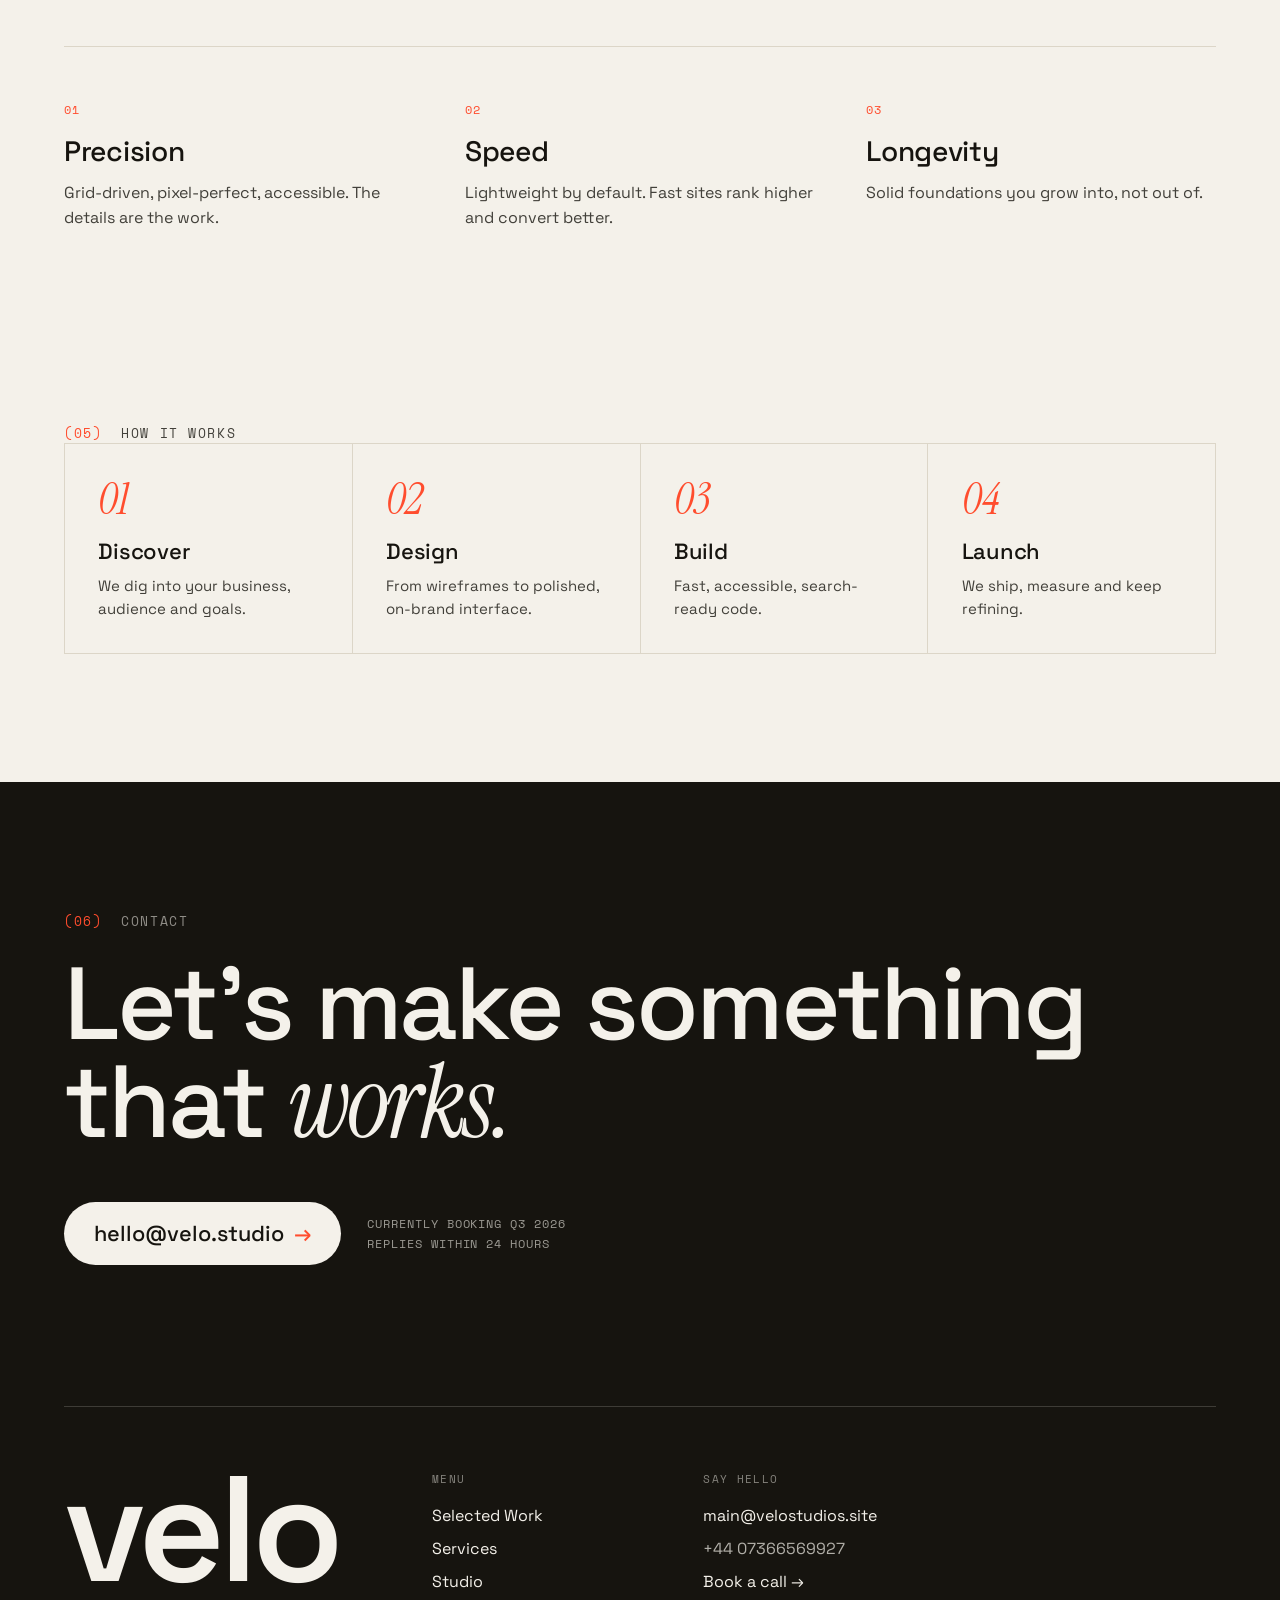
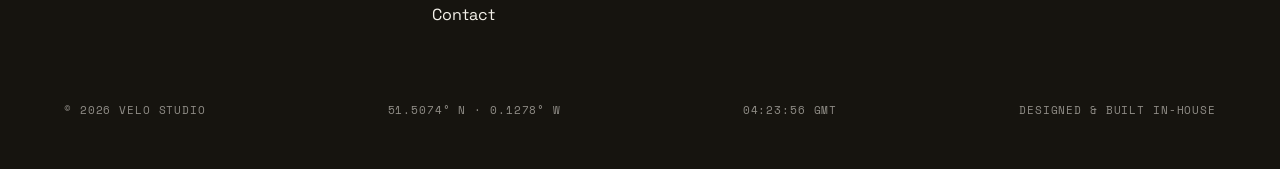
==== commit 6d8bb8cc: "Update index.html" ====
--- a/vela-site/index.html
+++ b/vela-site/index.html
@@ -1,7 +1,7 @@
 <!DOCTYPE html>
 <!--
   ============================================================================
-  VELA — Web Design Studio
+  velo — Web Design Studio
   index.html  ·  THE STRUCTURE (the "skeleton" of the page)
   ============================================================================
 
@@ -26,10 +26,10 @@
   <meta name="viewport" content="width=device-width, initial-scale=1.0">
 
   <!-- SEO: the title shows in the browser tab AND in Google search results -->
-  <title>VELA — Independent Web Design &amp; SEO Studio</title>
+  <title>VELO — Independent Web Design &amp; SEO Studio</title>
 
   <!-- SEO: the one-line description Google shows under your title -->
-  <meta name="description" content="VELA is an independent studio crafting precise, fast, search-ready websites for brands that refuse to blend in.">
+  <meta name="description" content="velo\0 is an independent studio crafting precise, fast, search-ready websites for brands that refuse to blend in.">
 
   <!-- Load the fonts from Google Fonts. These two lines just speed up the connection. -->
   <link rel="preconnect" href="https://fonts.googleapis.com">
@@ -51,7 +51,7 @@
   <nav class="nav" id="nav">
     <!-- Logo / wordmark. The links jump to sections lower on the page (#ids). -->
     <a class="nav__logo" href="#top">
-      <span class="nav__logo-mark">VELA</span>
+      <span class="nav__logo-mark">velo</span>
       <span class="nav__logo-sub">Studio</span>
     </a>
 
@@ -94,7 +94,7 @@
 
     <!-- Sub-paragraph: one clear sentence about what you do -->
     <p class="hero__sub">
-      VELA is an independent studio crafting precise, fast, search-ready
+      velo is an independent studio crafting precise, fast, search-ready
       websites for brands that refuse to blend in. Design and SEO, under one roof.
     </p>
 
@@ -292,14 +292,14 @@
 
     <div class="contact__cta">
       <!-- mailto: opens the visitor's email app pre-filled with your address -->
-      <a class="btn btn--invert" href="mailto:hello@vela.studio">hello@vela.studio <span class="accent" aria-hidden="true">→</span></a>
+      <a class="btn btn--invert" href="mailto:hello@velo.studio">hello@velo.studio <span class="accent" aria-hidden="true">→</span></a>
       <span class="contact__note">Currently booking Q3 2026<br>Replies within 24 hours</span>
     </div>
 
     <!-- The footer proper: big wordmark + columns of links -->
     <footer class="footer">
       <div class="footer__grid">
-        <div class="footer__wordmark">VELA</div>
+        <div class="footer__wordmark">velo</div>
 
         <div class="footer__col">
           <span class="footer__heading">Menu</span>
@@ -313,7 +313,7 @@
 
         <div class="footer__col">
           <span class="footer__heading">Say hello</span>
-          <a href="mailto:hello@vela.studio">main@velostudios.site</a>
+          <a href="mailto:hello@velo.studio">main@velostudios.site</a>
           <span class="footer__muted">+44 07366569927</span>
           <a href="#contact">Book a call →</a>
         </div>
@@ -321,7 +321,7 @@
 
       <!-- The bottom legal/credits strip -->
       <div class="footer__bottom">
-        <span>© 2026 Vela Studio</span>
+        <span>© 2026 velo Studio</span>
         <span>51.5074° N · 0.1278° W</span>
         <span data-clock>00:00:00 GMT</span>
         <span>Designed &amp; built in-house</span>
